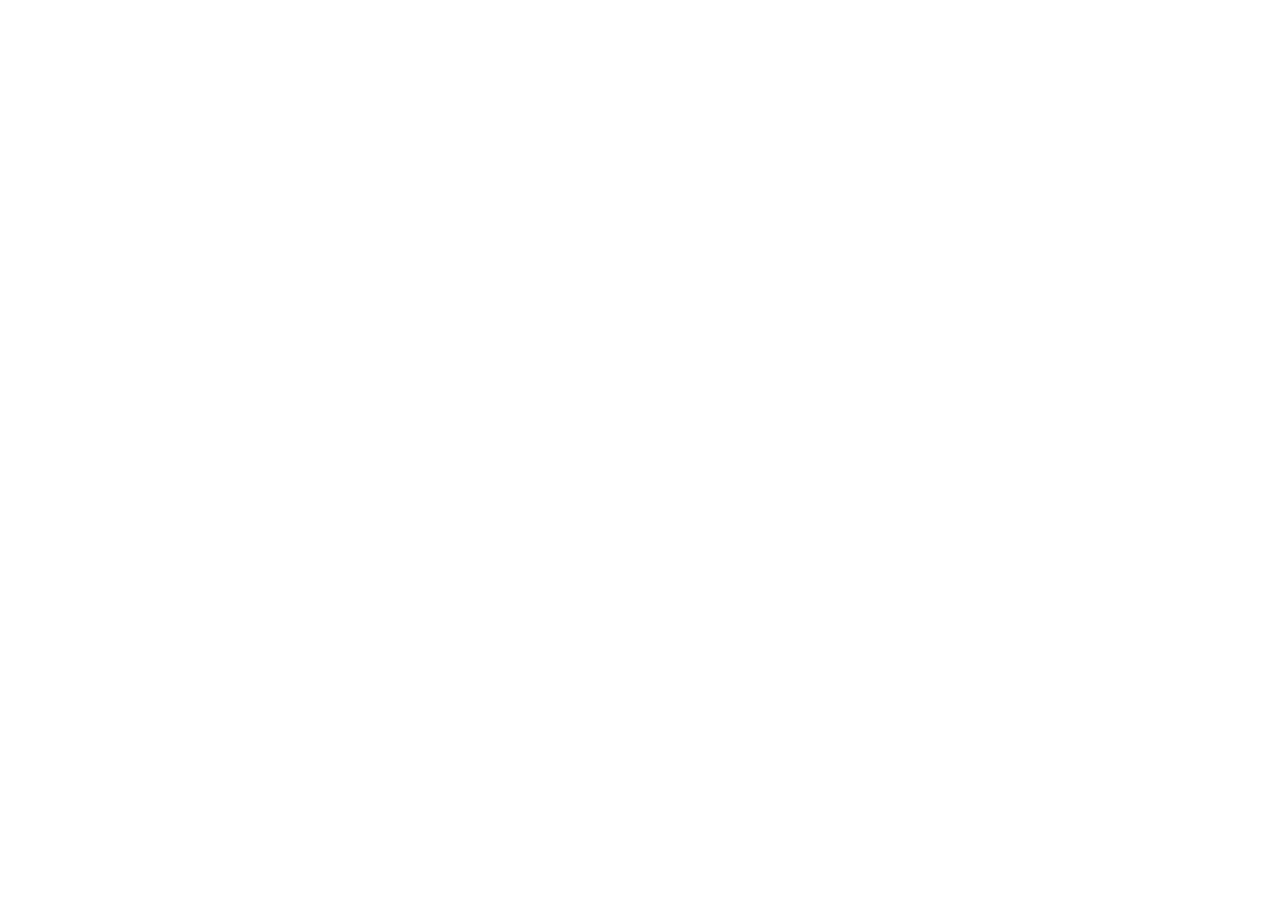
==== demo-css.html @ 15f574a1 "2.1: add demo-css.html" ====
<!doctype html>
<html lang="zh-TW">
  <head>
    <meta charset="UTF-8" />
    <meta name="viewport" content="width=device-width, initial-scale=1.0" />
    <title>CSS DEMO</title>
    <link rel="stylesheet" href="style.css" />
  </head>
  <body></body>
</html>
---- style.css ----
/* CSS 使用規則 */
#firstP {
  color: blue;
}

p {
  color: cadetblue;
  font-size: 24px;
}

ul {
  list-style-type: square;
}
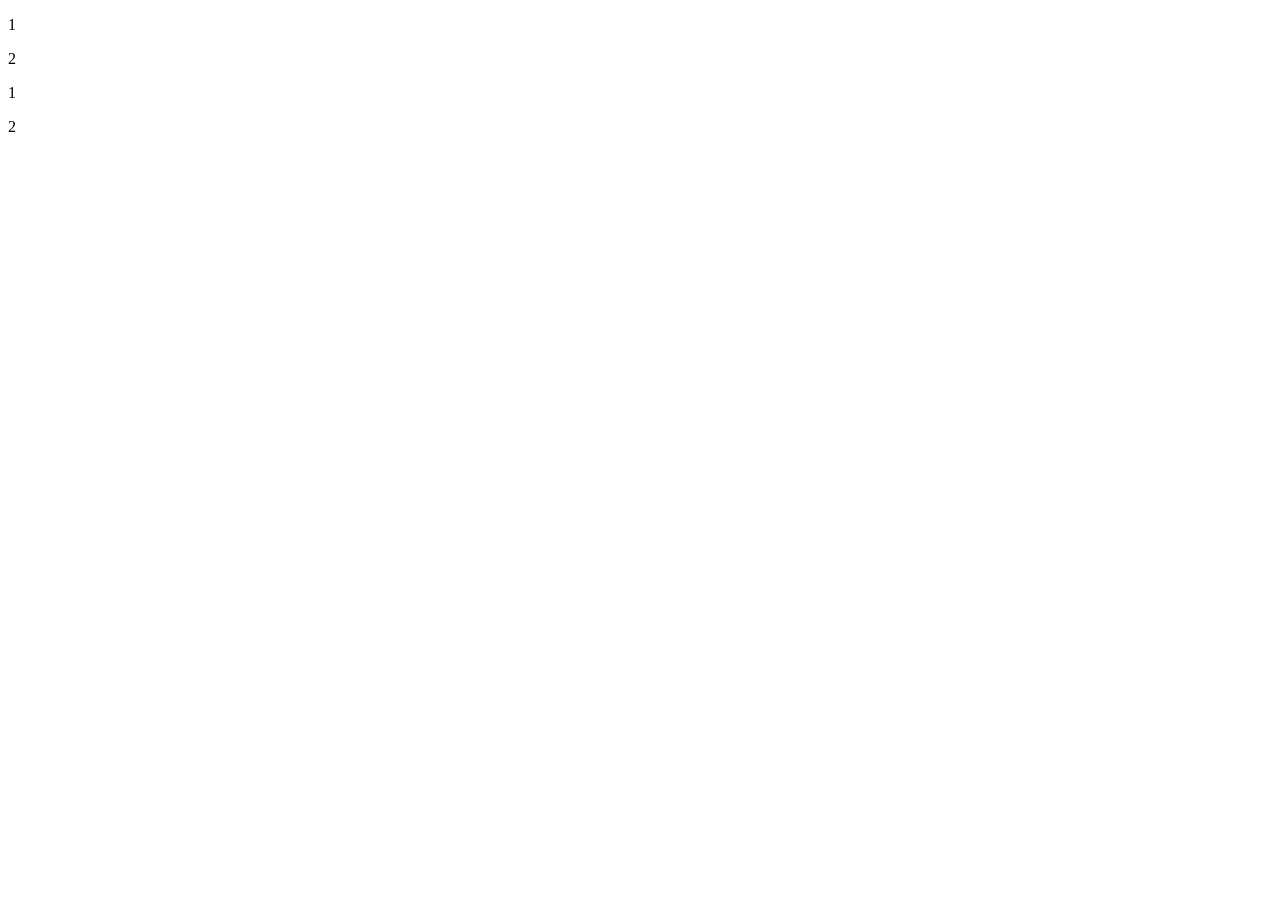
==== commit 55c46d95: "2.2 CSS 選取器明確性" ====
--- a/demo-css.html
+++ b/demo-css.html
@@ -6,5 +6,10 @@
     <title>CSS DEMO</title>
     <link rel="stylesheet" href="style.css" />
   </head>
-  <body></body>
+  <body>
+    <p class="people male" id="firstP">1</p>
+    <p class="people female">2</p>
+    <p class="people male">1</p>
+    <p class="people female">2</p>
+  </body>
 </html>
--- a/style.css
+++ b/style.css
@@ -1,13 +1,10 @@
-/* CSS 使用規則 */
+/* 最高級 html inline style(直接寫在標籤上) */
+/* CSS 選取器(1, 0, 0): id */
 #firstP {
-  color: blue;
 }
-
+/* CSS 選取器(0, 1, 0): class */
+.male {
+}
+/* CSS 選取器(0, 0, 1): html元素 */
 p {
-  color: cadetblue;
-  font-size: 24px;
 }
-
-ul {
-  list-style-type: square;
-}
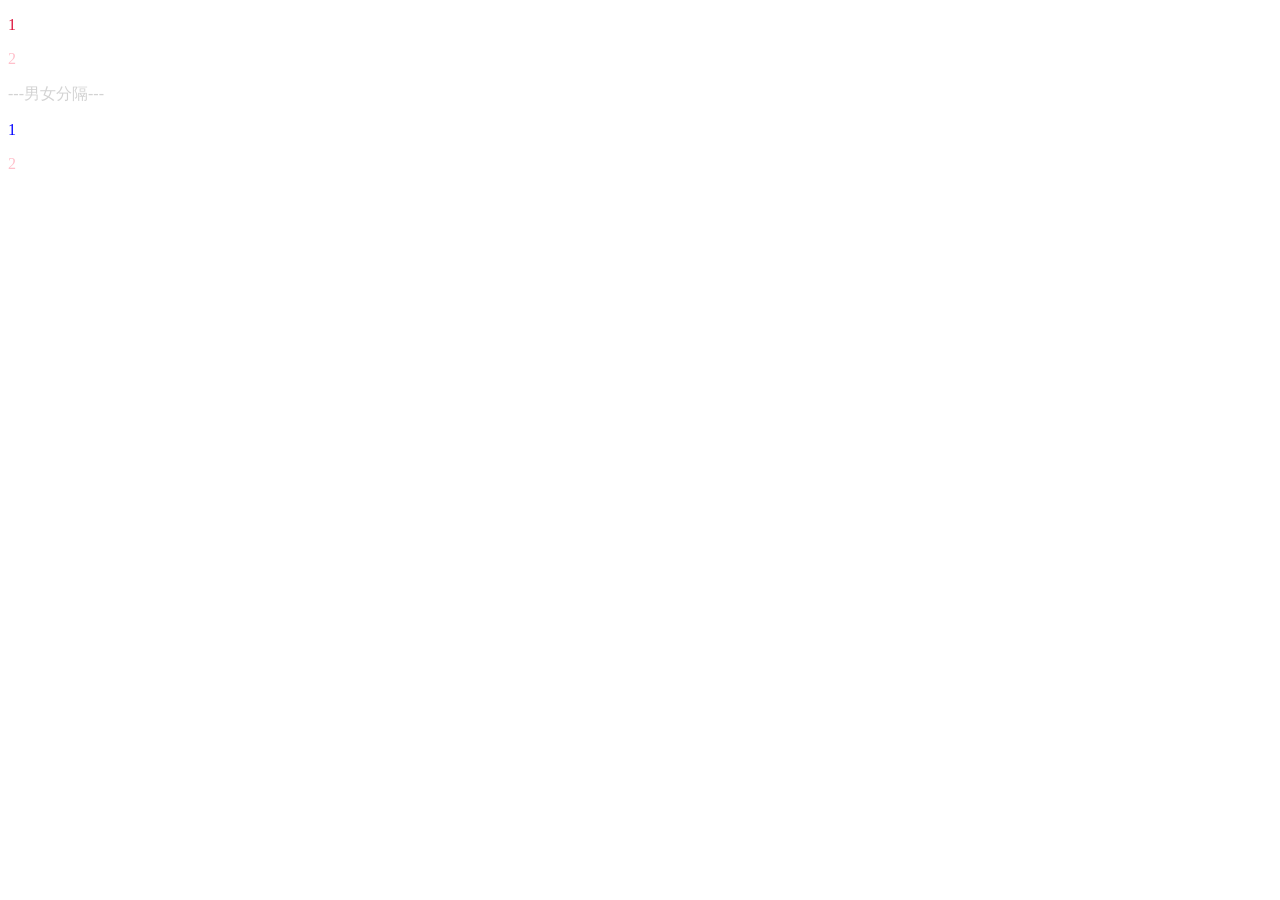
==== commit 3636d73f: "2.3 demo css 明確性" ====
--- a/demo-css.html
+++ b/demo-css.html
@@ -9,6 +9,7 @@
   <body>
     <p class="people male" id="firstP">1</p>
     <p class="people female">2</p>
+    <p>---男女分隔---</p>
     <p class="people male">1</p>
     <p class="people female">2</p>
   </body>
--- a/style.css
+++ b/style.css
@@ -1,10 +1,16 @@
 /* 最高級 html inline style(直接寫在標籤上) */
 /* CSS 選取器(1, 0, 0): id */
 #firstP {
+  color: crimson;
 }
 /* CSS 選取器(0, 1, 0): class */
 .male {
+  color: blue;
+}
+.female {
+  color: pink;
 }
 /* CSS 選取器(0, 0, 1): html元素 */
 p {
+  color: lightgray;
 }
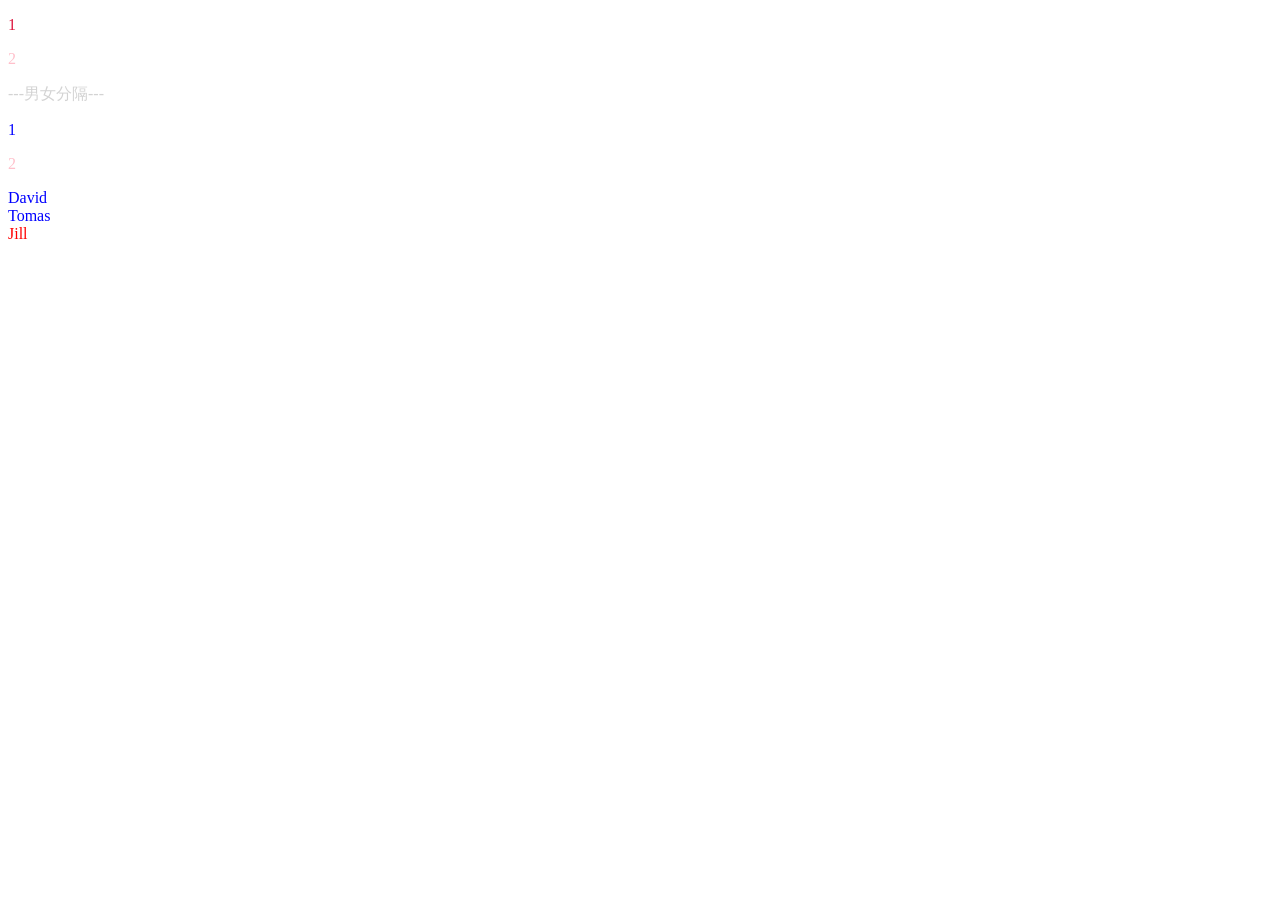
==== commit 7d72d180: "2.4 demo 組合選擇器" ====
--- a/demo-css.html
+++ b/demo-css.html
@@ -12,5 +12,11 @@
     <p>---男女分隔---</p>
     <p class="people male">1</p>
     <p class="people female">2</p>
+
+    <div class="teacher">David</div>
+    <div class="classroom">
+      <div class="teacher male">Tomas</div>
+      <div class="teacher female">Jill</div>
+    </div>
   </body>
 </html>
--- a/style.css
+++ b/style.css
@@ -14,3 +14,13 @@
 p {
   color: lightgray;
 }
+
+/* 簡單選擇器 */
+.teacher {
+  color: blue;
+}
+
+/* 組合選擇器 */
+.classroom .teacher.female {
+  color: red;
+}
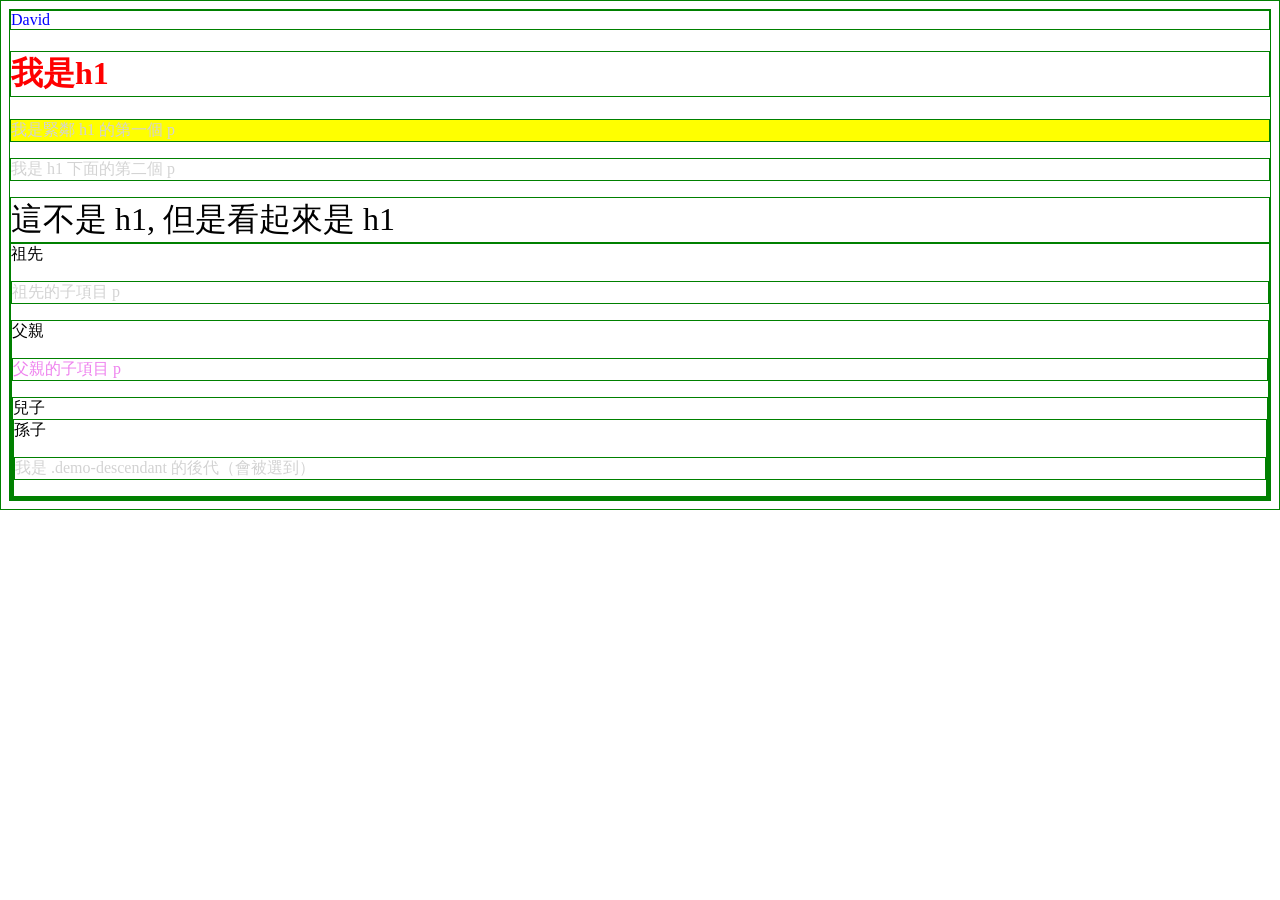
==== commit aa499a41: "2.5 不是 <h1> 但看起來是 h1" ====
--- a/demo-css.html
+++ b/demo-css.html
@@ -7,16 +7,35 @@
     <link rel="stylesheet" href="style.css" />
   </head>
   <body>
-    <p class="people male" id="firstP">1</p>
+    <!-- <p class="people male" id="firstP">1</p>
     <p class="people female">2</p>
     <p>---男女分隔---</p>
     <p class="people male">1</p>
     <p class="people female">2</p>
 
+    <div class="teacher">David</div> -->
     <div class="teacher">David</div>
-    <div class="classroom">
-      <div class="teacher male">Tomas</div>
-      <div class="teacher female">Jill</div>
+
+    <h1 class="text-red">我是h1</h1>
+    <p>我是緊鄰 h1 的第一個 p</p>
+    <p>我是 h1 下面的第二個 p</p>
+
+    <div class="h1">這不是 h1, 但是看起來是 h1</div>
+
+    <div class="demo-descendant">
+      祖先
+      <p>祖先的子項目 p</p>
+      <div class="father">
+        父親
+        <p>父親的子項目 p</p>
+        <div class="son">
+          兒子
+          <div class="grandson">
+            孫子
+            <p class="target">我是 .demo-descendant 的後代（會被選到）</p>
+          </div>
+        </div>
+      </div>
     </div>
   </body>
 </html>
--- a/style.css
+++ b/style.css
@@ -24,3 +24,31 @@
 .classroom .teacher.female {
   color: red;
 }
+
+h1 + p {
+  background: yellow;
+}
+
+* {
+  border: 1px solid green;
+}
+
+.demo-descendant > .father > p {
+  color: violet;
+}
+
+.teacher {
+  color: red !important;
+}
+
+.teacher {
+  color: blue !important;
+}
+
+.text-red {
+  color: red !important;
+}
+
+.h1 {
+  font-size: 32px;
+}
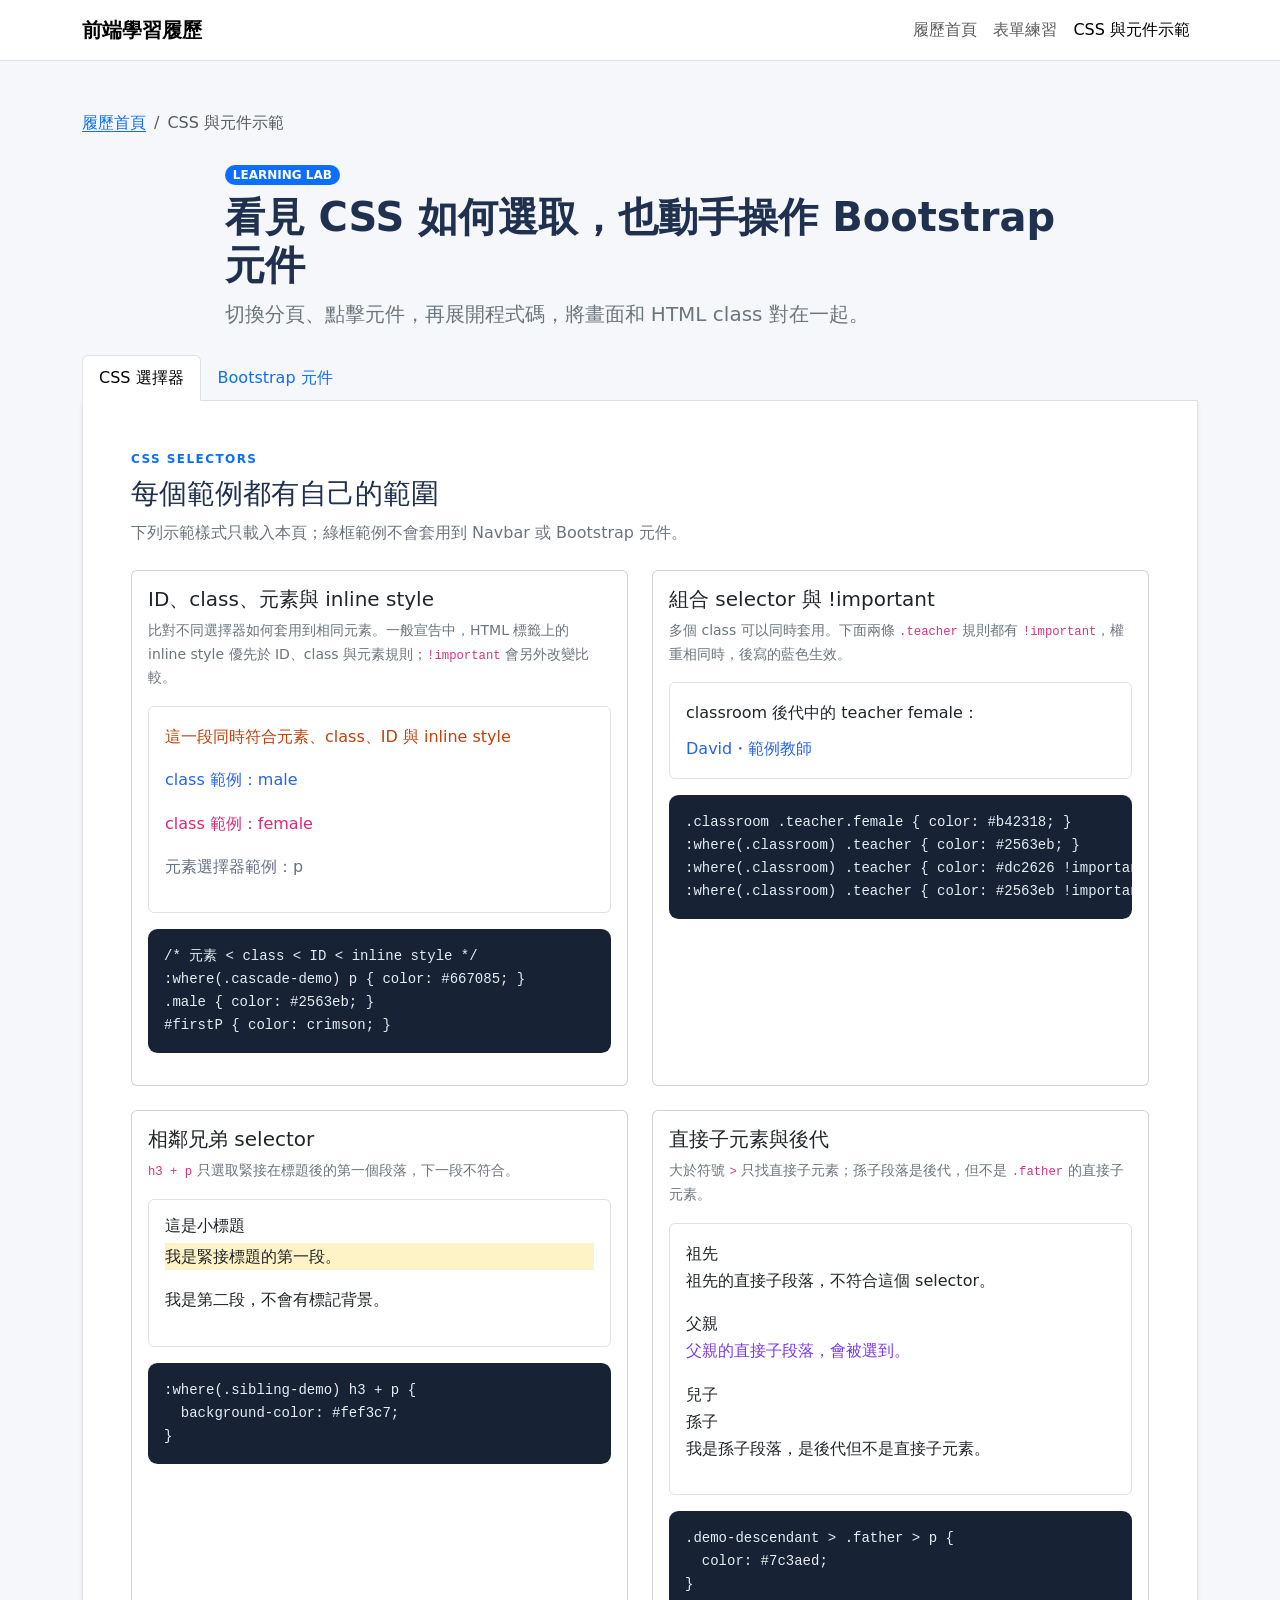
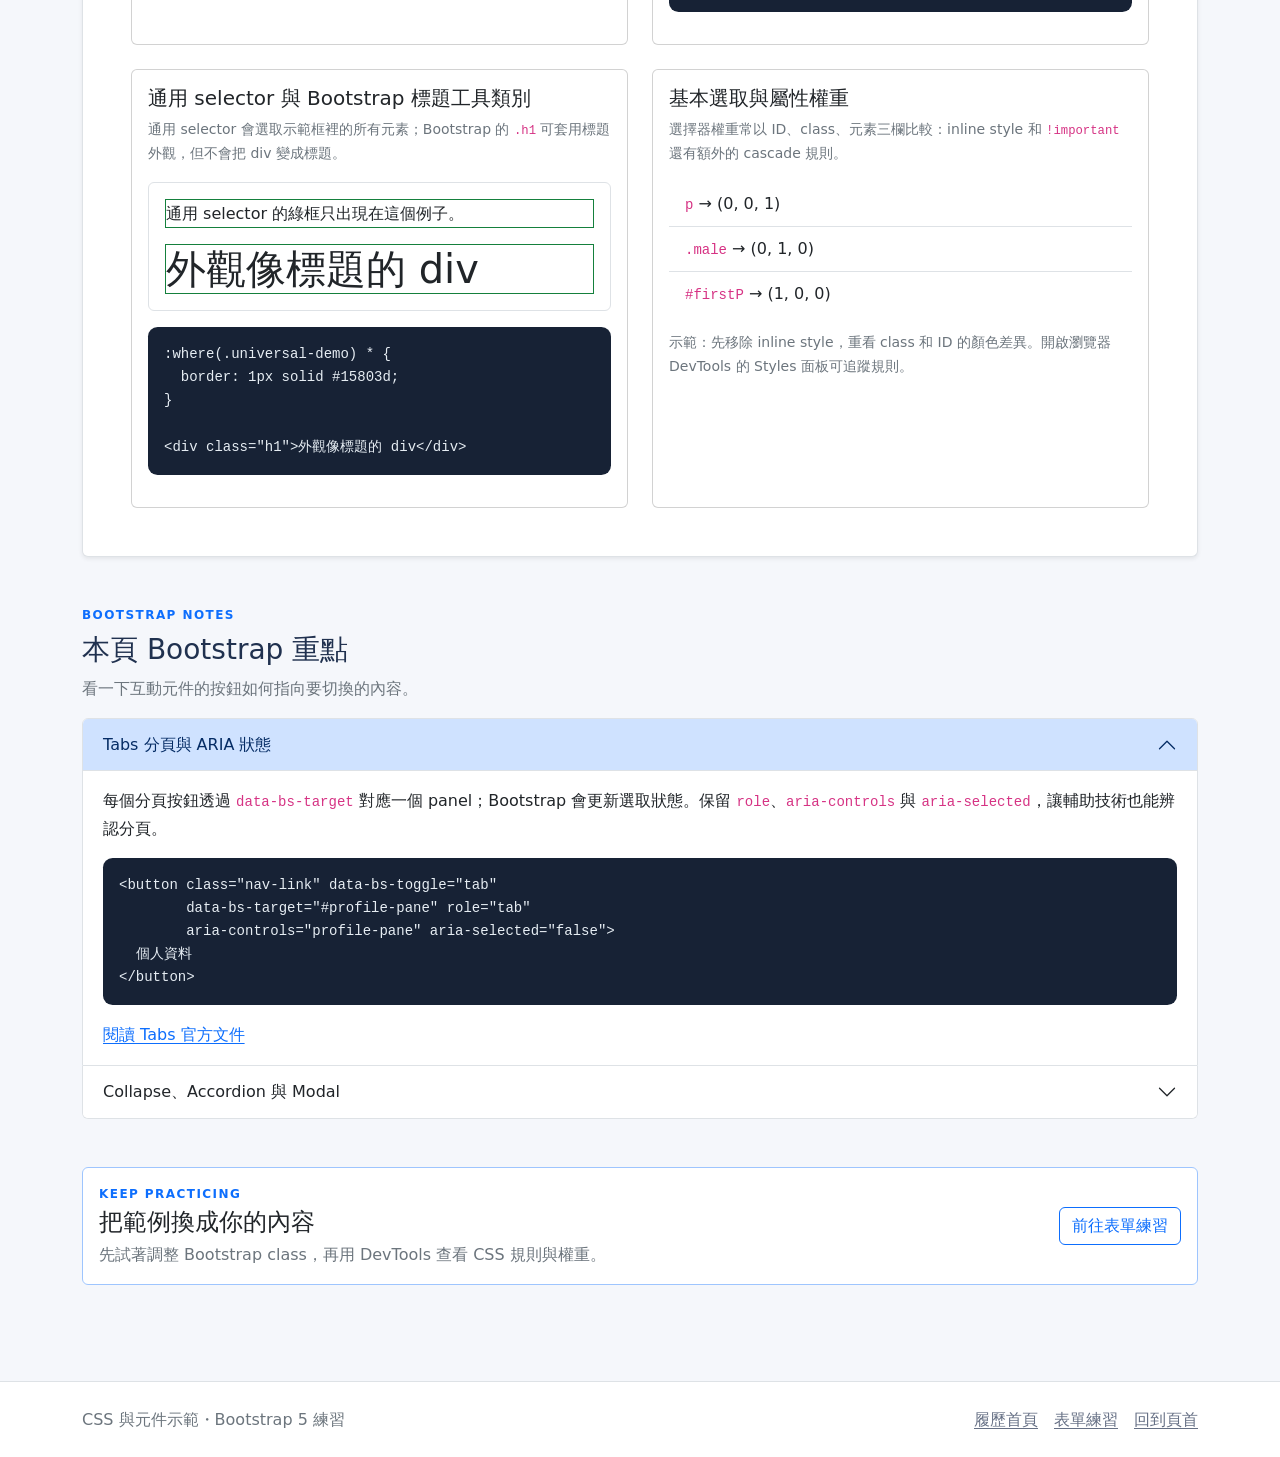
==== commit c58540d8: "2.6 請 ai 根據 bootstrap 調整網頁樣式" ====
--- a/demo-css.html
+++ b/demo-css.html
@@ -3,39 +3,410 @@
   <head>
     <meta charset="UTF-8" />
     <meta name="viewport" content="width=device-width, initial-scale=1.0" />
-    <title>CSS DEMO</title>
+    <meta name="description" content="互動認識 CSS 選擇器與 Bootstrap 5 常用元件。" />
+    <link rel="icon" type="image/svg+xml" href="favicon.svg" />
+    <title>CSS 與元件示範｜我的前端學習履歷</title>
+    <link
+      href="https://cdn.jsdelivr.net/npm/bootstrap@5.3.8/dist/css/bootstrap.min.css"
+      rel="stylesheet"
+      integrity="sha384-sRIl4kxILFvY47J16cr9ZwB07vP4J8+LH7qKQnuqkuIAvNWLzeN8tE5YBujZqJLB"
+      crossorigin="anonymous"
+    />
     <link rel="stylesheet" href="style.css" />
+    <link rel="stylesheet" href="style2.css" />
   </head>
   <body>
-    <!-- <p class="people male" id="firstP">1</p>
-    <p class="people female">2</p>
-    <p>---男女分隔---</p>
-    <p class="people male">1</p>
-    <p class="people female">2</p>
-
-    <div class="teacher">David</div> -->
-    <div class="teacher">David</div>
-
-    <h1 class="text-red">我是h1</h1>
-    <p>我是緊鄰 h1 的第一個 p</p>
-    <p>我是 h1 下面的第二個 p</p>
-
-    <div class="h1">這不是 h1, 但是看起來是 h1</div>
-
-    <div class="demo-descendant">
-      祖先
-      <p>祖先的子項目 p</p>
-      <div class="father">
-        父親
-        <p>父親的子項目 p</p>
-        <div class="son">
-          兒子
-          <div class="grandson">
-            孫子
-            <p class="target">我是 .demo-descendant 的後代（會被選到）</p>
-          </div>
+    <a class="visually-hidden-focusable skip-link" href="#main-content">跳到主要內容</a>
+
+    <header>
+      <nav class="navbar navbar-expand-lg bg-white border-bottom sticky-top" aria-label="主要導覽">
+        <div class="container">
+          <a class="navbar-brand fw-bold" href="index.html">前端學習履歷</a>
+          <button
+            class="navbar-toggler"
+            type="button"
+            data-bs-toggle="collapse"
+            data-bs-target="#siteNavigation"
+            aria-controls="siteNavigation"
+            aria-expanded="false"
+            aria-label="切換導覽"
+          >
+            <span class="navbar-toggler-icon"></span>
+          </button>
+          <div class="collapse navbar-collapse" id="siteNavigation">
+            <ul class="navbar-nav ms-auto mb-2 mb-lg-0">
+              <li class="nav-item"><a class="nav-link" href="index.html">履歷首頁</a></li>
+              <li class="nav-item"><a class="nav-link" href="form.html">表單練習</a></li>
+              <li class="nav-item">
+                <a class="nav-link active" aria-current="page" href="demo-css.html">CSS 與元件示範</a>
+              </li>
+            </ul>
+          </div>
+        </div>
+      </nav>
+    </header>
+
+    <main class="container py-4 py-lg-5" id="main-content">
+      <nav aria-label="麵包屑導覽" class="mb-4">
+        <ol class="breadcrumb">
+          <li class="breadcrumb-item"><a href="index.html">履歷首頁</a></li>
+          <li class="breadcrumb-item active" aria-current="page">CSS 與元件示範</li>
+        </ol>
+      </nav>
+
+      <div class="row justify-content-center mb-4">
+        <div class="col-lg-9" data-reveal>
+          <span class="badge text-bg-primary rounded-pill mb-2">LEARNING LAB</span>
+          <h1 class="display-6 fw-bold">看見 CSS 如何選取，也動手操作 Bootstrap 元件</h1>
+          <p class="lead text-secondary mb-0">切換分頁、點擊元件，再展開程式碼，將畫面和 HTML class 對在一起。</p>
         </div>
       </div>
-    </div>
+
+      <ul class="nav nav-tabs" id="learningTabs" role="tablist" aria-label="學習主題">
+        <li class="nav-item" role="presentation">
+          <button class="nav-link active" id="css-tab" data-bs-toggle="tab" data-bs-target="#css-pane" type="button" role="tab" aria-controls="css-pane" aria-selected="true">
+            CSS 選擇器
+          </button>
+        </li>
+        <li class="nav-item" role="presentation">
+          <button class="nav-link" id="bootstrap-tab" data-bs-toggle="tab" data-bs-target="#bootstrap-pane" type="button" role="tab" aria-controls="bootstrap-pane" aria-selected="false">
+            Bootstrap 元件
+          </button>
+        </li>
+      </ul>
+
+      <div class="tab-content border border-top-0 rounded-bottom bg-white p-3 p-md-4 p-lg-5 shadow-sm" id="learningTabContent">
+        <section class="tab-pane fade show active" id="css-pane" role="tabpanel" aria-labelledby="css-tab" tabindex="0">
+          <div class="section-heading mb-4">
+            <p class="section-kicker">CSS SELECTORS</p>
+            <h2 class="h3">每個範例都有自己的範圍</h2>
+            <p class="text-secondary mb-0">下列示範樣式只載入本頁；綠框範例不會套用到 Navbar 或 Bootstrap 元件。</p>
+          </div>
+
+          <div class="row g-4">
+            <div class="col-lg-6" data-reveal>
+              <article class="card h-100">
+                <div class="card-body">
+                  <h3 class="h5 card-title">ID、class、元素與 inline style</h3>
+                  <p class="small text-secondary">比對不同選擇器如何套用到相同元素。一般宣告中，HTML 標籤上的 inline style 優先於 ID、class 與元素規則；<code>!important</code> 會另外改變比較。</p>
+                  <div class="cascade-demo border rounded p-3 mb-3" aria-label="選擇器與宣告比較範例">
+                    <p id="firstP" class="male" style="color: #c2410c">這一段同時符合元素、class、ID 與 inline style</p>
+                    <p class="male">class 範例：male</p>
+                    <p class="female">class 範例：female</p>
+                    <p>元素選擇器範例：p</p>
+                  </div>
+                  <pre class="code-sample"><code>/* 元素 &lt; class &lt; ID &lt; inline style */
+:where(.cascade-demo) p { color: #667085; }
+.male { color: #2563eb; }
+#firstP { color: crimson; }</code></pre>
+                </div>
+              </article>
+            </div>
+
+            <div class="col-lg-6" data-reveal>
+              <article class="card h-100">
+                <div class="card-body">
+                  <h3 class="h5 card-title">組合 selector 與 !important</h3>
+                  <p class="small text-secondary">多個 class 可以同時套用。下面兩條 <code>.teacher</code> 規則都有 <code>!important</code>，權重相同時，後寫的藍色生效。</p>
+                  <div class="classroom border rounded p-3 mb-3">
+                    <p class="mb-2">classroom 後代中的 teacher female：</p>
+                    <div class="teacher female">David・範例教師</div>
+                  </div>
+                  <pre class="code-sample"><code>.classroom .teacher.female { color: #b42318; }
+:where(.classroom) .teacher { color: #2563eb; }
+:where(.classroom) .teacher { color: #dc2626 !important; }
+:where(.classroom) .teacher { color: #2563eb !important; }</code></pre>
+                </div>
+              </article>
+            </div>
+
+            <div class="col-lg-6" data-reveal>
+              <article class="card h-100">
+                <div class="card-body">
+                  <h3 class="h5 card-title">相鄰兄弟 selector</h3>
+                  <p class="small text-secondary"><code>h3 + p</code> 只選取緊接在標題後的第一個段落，下一段不符合。</p>
+                  <div class="sibling-demo border rounded p-3 mb-3">
+                    <h3 class="h6">這是小標題</h3>
+                    <p>我是緊接標題的第一段。</p>
+                    <p>我是第二段，不會有標記背景。</p>
+                  </div>
+                  <pre class="code-sample"><code>:where(.sibling-demo) h3 + p {
+  background-color: #fef3c7;
+}</code></pre>
+                </div>
+              </article>
+            </div>
+
+            <div class="col-lg-6" data-reveal>
+              <article class="card h-100">
+                <div class="card-body">
+                  <h3 class="h5 card-title">直接子元素與後代</h3>
+                  <p class="small text-secondary">大於符號 <code>&gt;</code> 只找直接子元素；孫子段落是後代，但不是 <code>.father</code> 的直接子元素。</p>
+                  <div class="demo-descendant border rounded p-3 mb-3">
+                    祖先
+                    <p>祖先的直接子段落，不符合這個 selector。</p>
+                    <div class="father">
+                      父親
+                      <p>父親的直接子段落，會被選到。</p>
+                      <div class="son">
+                        兒子
+                        <div class="grandson">
+                          孫子
+                          <p class="target">我是孫子段落，是後代但不是直接子元素。</p>
+                        </div>
+                      </div>
+                    </div>
+                  </div>
+                  <pre class="code-sample"><code>.demo-descendant &gt; .father &gt; p {
+  color: #7c3aed;
+}</code></pre>
+                </div>
+              </article>
+            </div>
+
+            <div class="col-lg-6" data-reveal>
+              <article class="card h-100">
+                <div class="card-body">
+                  <h3 class="h5 card-title">通用 selector 與 Bootstrap 標題工具類別</h3>
+                  <p class="small text-secondary">通用 selector 會選取示範框裡的所有元素；Bootstrap 的 <code>.h1</code> 可套用標題外觀，但不會把 div 變成標題。</p>
+                  <div class="universal-demo border rounded p-3 mb-3">
+                    <p>通用 selector 的綠框只出現在這個例子。</p>
+                    <div class="h1 mb-0">外觀像標題的 div</div>
+                  </div>
+                  <pre class="code-sample"><code>:where(.universal-demo) * {
+  border: 1px solid #15803d;
+}
+
+&lt;div class="h1"&gt;外觀像標題的 div&lt;/div&gt;</code></pre>
+                </div>
+              </article>
+            </div>
+
+            <div class="col-lg-6" data-reveal>
+              <article class="card h-100">
+                <div class="card-body">
+                  <h3 class="h5 card-title">基本選取與屬性權重</h3>
+                  <p class="small text-secondary">選擇器權重常以 ID、class、元素三欄比較：inline style 和 <code>!important</code> 還有額外的 cascade 規則。</p>
+                  <ul class="list-group list-group-flush mb-3">
+                    <li class="list-group-item"><code>p</code> → (0, 0, 1)</li>
+                    <li class="list-group-item"><code>.male</code> → (0, 1, 0)</li>
+                    <li class="list-group-item"><code>#firstP</code> → (1, 0, 0)</li>
+                  </ul>
+                  <p class="small text-secondary mb-0">示範：先移除 inline style，重看 class 和 ID 的顏色差異。開啟瀏覽器 DevTools 的 Styles 面板可追蹤規則。</p>
+                </div>
+              </article>
+            </div>
+          </div>
+        </section>
+
+        <section class="tab-pane fade" id="bootstrap-pane" role="tabpanel" aria-labelledby="bootstrap-tab" tabindex="0">
+          <div class="section-heading mb-4">
+            <p class="section-kicker">BOOTSTRAP COMPONENTS</p>
+            <h2 class="h3">直接操作，再看對應的 class</h2>
+            <p class="text-secondary mb-0">Navbar 已可在窄螢幕收合；以下示範卡片、清單、Accordion、Modal 和表單元件。</p>
+          </div>
+
+          <div class="row g-4">
+            <div class="col-lg-6" data-reveal>
+              <article class="card h-100 lift-card">
+                <div class="card-body">
+                  <div class="d-flex justify-content-between gap-2 mb-3">
+                    <h3 class="h5 card-title mb-0">Card + Badge + Button</h3>
+                    <span class="badge text-bg-success align-self-start">可操作</span>
+                  </div>
+                  <p class="card-text text-secondary">Card 適合把標題、說明和操作連結組成一塊內容。</p>
+                  <button class="btn btn-primary" type="button" data-bs-toggle="collapse" data-bs-target="#cardCode" aria-expanded="false" aria-controls="cardCode">查看程式碼</button>
+                  <div class="collapse mt-3" id="cardCode">
+                    <pre class="code-sample mb-0"><code>&lt;div class="card"&gt;
+  &lt;div class="card-body"&gt;
+    &lt;span class="badge text-bg-success"&gt;新內容&lt;/span&gt;
+    &lt;a class="btn btn-primary" href="#"&gt;打開&lt;/a&gt;
+  &lt;/div&gt;
+&lt;/div&gt;</code></pre>
+                  </div>
+                </div>
+              </article>
+            </div>
+
+            <div class="col-lg-6" data-reveal>
+              <article class="card h-100">
+                <div class="card-body">
+                  <h3 class="h5 card-title">Alert + List group</h3>
+                  <div class="alert alert-primary" role="status">這是帶有語意顏色的 Bootstrap Alert。</div>
+                  <ul class="list-group">
+                    <li class="list-group-item">第一個清單項目</li>
+                    <li class="list-group-item">第二個清單項目</li>
+                    <li class="list-group-item d-flex justify-content-between align-items-center">
+                      未讀範例<span class="badge text-bg-primary rounded-pill">2</span>
+                    </li>
+                  </ul>
+                </div>
+              </article>
+            </div>
+
+            <div class="col-lg-6" data-reveal>
+              <article class="card h-100">
+                <div class="card-body">
+                  <h3 class="h5 card-title">Accordion</h3>
+                  <p class="small text-secondary">標題按鈕透過 <code>data-bs-target</code> 指向可展開的面板。</p>
+                  <div class="accordion" id="componentAccordion">
+                    <div class="accordion-item">
+                      <h4 class="accordion-header" id="componentAccordionHeading">
+                        <button class="accordion-button" type="button" data-bs-toggle="collapse" data-bs-target="#componentAccordionPanel" aria-expanded="true" aria-controls="componentAccordionPanel">
+                          展開互動內容
+                        </button>
+                      </h4>
+                      <div id="componentAccordionPanel" class="accordion-collapse collapse show" aria-labelledby="componentAccordionHeading" data-bs-parent="#componentAccordion">
+                        <div class="accordion-body">Accordion 也可以用來整理常見問題、課程章節和說明文字。</div>
+                      </div>
+                    </div>
+                  </div>
+                </div>
+              </article>
+            </div>
+
+            <div class="col-lg-6" data-reveal>
+              <article class="card h-100">
+                <div class="card-body">
+                  <h3 class="h5 card-title">Modal 對話框</h3>
+                  <p class="card-text text-secondary">用按鈕開啟，透過關閉按鈕、Escape 或背景區域關閉。</p>
+                  <button class="btn btn-outline-primary" type="button" data-bs-toggle="modal" data-bs-target="#learningModal">開啟學習提示</button>
+                </div>
+              </article>
+            </div>
+
+            <div class="col-lg-6" data-reveal>
+              <article class="card h-100">
+                <div class="card-body">
+                  <h3 class="h5 card-title">Form select + Form check</h3>
+                  <label for="componentTopic" class="form-label">選擇一個練習主題</label>
+                  <select class="form-select mb-3" id="componentTopic">
+                    <option selected>請選擇</option>
+                    <option value="grid">Grid 排版</option>
+                    <option value="form">表單欄位</option>
+                    <option value="component">Bootstrap 元件</option>
+                  </select>
+                  <div class="form-check">
+                    <input class="form-check-input" type="checkbox" value="" id="componentCheck" />
+                    <label class="form-check-label" for="componentCheck">標記為已練習</label>
+                  </div>
+                  <pre class="code-sample mt-3 mb-0"><code>&lt;select class="form-select"&gt;...&lt;/select&gt;
+&lt;input class="form-check-input" type="checkbox"&gt;</code></pre>
+                </div>
+              </article>
+            </div>
+
+            <div class="col-lg-6" data-reveal>
+              <article class="card h-100">
+                <div class="card-body">
+                  <h3 class="h5 card-title">按鈕尺寸與狀態</h3>
+                  <p class="small text-secondary">修改色彩、大小與 outline 樣式，讓主要和次要動作清楚區分。</p>
+                  <div class="d-flex flex-wrap align-items-center gap-2">
+                    <button class="btn btn-primary btn-sm" type="button">小型按鈕</button>
+                    <button class="btn btn-outline-secondary" type="button">次要動作</button>
+                    <button class="btn btn-success" type="button">完成</button>
+                  </div>
+                </div>
+              </article>
+            </div>
+          </div>
+
+          <div class="modal fade" id="learningModal" tabindex="-1" aria-labelledby="learningModalTitle" aria-hidden="true">
+            <div class="modal-dialog modal-dialog-centered">
+              <div class="modal-content">
+                <div class="modal-header">
+                  <h2 class="modal-title fs-5" id="learningModalTitle">試著檢查元件結構</h2>
+                  <button type="button" class="btn-close" data-bs-dismiss="modal" aria-label="關閉"></button>
+                </div>
+                <div class="modal-body">
+                  <p>在 DevTools 中找到 <code>.modal</code>、<code>.modal-dialog</code> 和 <code>.modal-content</code>，看看它們如何組成對話框。</p>
+                  <p class="mb-0">Bootstrap 的 JavaScript bundle 負責開啟、關閉、焦點管理與轉場。</p>
+                </div>
+                <div class="modal-footer">
+                  <button type="button" class="btn btn-primary" data-bs-dismiss="modal">知道了</button>
+                </div>
+              </div>
+            </div>
+          </div>
+        </section>
+      </div>
+
+      <section class="mt-5" aria-labelledby="component-notes-title">
+        <div class="section-heading mb-3" data-reveal>
+          <p class="section-kicker">BOOTSTRAP NOTES</p>
+          <h2 class="h3" id="component-notes-title">本頁 Bootstrap 重點</h2>
+          <p class="text-secondary mb-0">看一下互動元件的按鈕如何指向要切換的內容。</p>
+        </div>
+        <div class="accordion" id="labLessons" data-reveal>
+          <div class="accordion-item">
+            <h3 class="accordion-header" id="labTabsHeading">
+              <button class="accordion-button" type="button" data-bs-toggle="collapse" data-bs-target="#labTabsLesson" aria-expanded="true" aria-controls="labTabsLesson">
+                Tabs 分頁與 ARIA 狀態
+              </button>
+            </h3>
+            <div id="labTabsLesson" class="accordion-collapse collapse show" aria-labelledby="labTabsHeading" data-bs-parent="#labLessons">
+              <div class="accordion-body">
+                <p>每個分頁按鈕透過 <code>data-bs-target</code> 對應一個 panel；Bootstrap 會更新選取狀態。保留 <code>role</code>、<code>aria-controls</code> 與 <code>aria-selected</code>，讓輔助技術也能辨認分頁。</p>
+                <pre class="code-sample"><code>&lt;button class="nav-link" data-bs-toggle="tab"
+        data-bs-target="#profile-pane" role="tab"
+        aria-controls="profile-pane" aria-selected="false"&gt;
+  個人資料
+&lt;/button&gt;</code></pre>
+                <a href="https://getbootstrap.com/docs/5.3/components/navs-tabs/" target="_blank" rel="noreferrer">閱讀 Tabs 官方文件</a>
+              </div>
+            </div>
+          </div>
+          <div class="accordion-item">
+            <h3 class="accordion-header" id="labCollapseHeading">
+              <button class="accordion-button collapsed" type="button" data-bs-toggle="collapse" data-bs-target="#labCollapseLesson" aria-expanded="false" aria-controls="labCollapseLesson">
+                Collapse、Accordion 與 Modal
+              </button>
+            </h3>
+            <div id="labCollapseLesson" class="accordion-collapse collapse" aria-labelledby="labCollapseHeading" data-bs-parent="#labLessons">
+              <div class="accordion-body">
+                <p>Collapse 按鈕以 <code>data-bs-target</code> 指向內容的 ID；Accordion 再用同一個 <code>data-bs-parent</code> 管理同組面板。Modal 使用另一組觸發與關閉屬性。</p>
+                <pre class="code-sample"><code>&lt;button data-bs-toggle="collapse"
+        data-bs-target="#more-info"&gt;查看說明&lt;/button&gt;
+&lt;div id="more-info" class="collapse"&gt;說明內容&lt;/div&gt;</code></pre>
+                <a href="https://getbootstrap.com/docs/5.3/components/collapse/" target="_blank" rel="noreferrer">閱讀 Collapse 官方文件</a>
+                <span class="mx-1" aria-hidden="true">·</span>
+                <a href="https://getbootstrap.com/docs/5.3/components/modal/" target="_blank" rel="noreferrer">閱讀 Modal 官方文件</a>
+              </div>
+            </div>
+          </div>
+        </div>
+      </section>
+
+      <section class="mt-5" aria-labelledby="lab-notes-title">
+        <div class="card border-primary-subtle" data-reveal>
+          <div class="card-body d-flex flex-column flex-md-row align-items-md-center justify-content-between gap-3">
+            <div>
+              <p class="section-kicker mb-1">KEEP PRACTICING</p>
+              <h2 class="h4 card-title mb-1" id="lab-notes-title">把範例換成你的內容</h2>
+              <p class="card-text text-secondary mb-0">先試著調整 Bootstrap class，再用 DevTools 查看 CSS 規則與權重。</p>
+            </div>
+            <a class="btn btn-outline-primary flex-shrink-0" href="form.html">前往表單練習</a>
+          </div>
+        </div>
+      </section>
+    </main>
+
+    <footer class="site-footer border-top bg-white py-4 mt-5">
+      <div class="container d-flex flex-column flex-sm-row justify-content-between align-items-start align-items-sm-center gap-2">
+        <p class="mb-0 text-secondary">CSS 與元件示範・Bootstrap 5 練習</p>
+        <div class="d-flex flex-wrap gap-3">
+          <a href="index.html">履歷首頁</a>
+          <a href="form.html">表單練習</a>
+          <a href="#main-content">回到頁首</a>
+        </div>
+      </div>
+    </footer>
+
+    <script
+      src="https://cdn.jsdelivr.net/npm/bootstrap@5.3.8/dist/js/bootstrap.bundle.min.js"
+      integrity="sha384-FKyoEForCGlyvwx9Hj09JcYn3nv7wiPVlz7YYwJrWVcXK/BmnVDxM+D2scQbITxI"
+      crossorigin="anonymous"
+    ></script>
+    <script src="script.js"></script>
   </body>
 </html>
--- a/style.css
+++ b/style.css
@@ -1,54 +1,148 @@
-/* 最高級 html inline style(直接寫在標籤上) */
-/* CSS 選取器(1, 0, 0): id */
-#firstP {
-  color: crimson;
-}
-/* CSS 選取器(0, 1, 0): class */
-.male {
-  color: blue;
-}
-.female {
-  color: pink;
-}
-/* CSS 選取器(0, 0, 1): html元素 */
-p {
-  color: lightgray;
+:root {
+  color-scheme: light;
+  --site-ink: #20314f;
+  --site-muted: #667085;
+  --site-background: #f5f7fb;
+  --site-primary-soft: #eaf2ff;
 }
 
-/* 簡單選擇器 */
-.teacher {
-  color: blue;
+html {
+  scroll-behavior: smooth;
+  scroll-padding-top: 5rem;
 }
 
-/* 組合選擇器 */
-.classroom .teacher.female {
-  color: red;
+body {
+  min-height: 100vh;
+  background: var(--site-background);
+  color: var(--site-ink);
+  font-family:
+    system-ui,
+    -apple-system,
+    BlinkMacSystemFont,
+    "Segoe UI",
+    sans-serif;
+  line-height: 1.7;
 }
 
-h1 + p {
-  background: yellow;
+a {
+  text-underline-offset: 0.2em;
 }
 
-* {
-  border: 1px solid green;
+a:focus-visible,
+button:focus-visible,
+input:focus-visible,
+select:focus-visible,
+textarea:focus-visible {
+  outline: 3px solid rgba(13, 110, 253, 0.38);
+  outline-offset: 2px;
 }
 
-.demo-descendant > .father > p {
-  color: violet;
+main {
+  min-height: 70vh;
 }
 
-.teacher {
-  color: red !important;
+.skip-link {
+  z-index: 1080;
+  padding: 0.75rem 1rem;
+  background: #fff;
+  border: 1px solid #dee2e6;
+  border-radius: 0 0 0.5rem 0;
 }
 
-.teacher {
-  color: blue !important;
+.section-heading {
+  max-width: 42rem;
 }
 
-.text-red {
-  color: red !important;
+.section-kicker {
+  margin-bottom: 0.5rem;
+  color: #0d6efd;
+  font-size: 0.75rem;
+  font-weight: 700;
+  letter-spacing: 0.12em;
 }
 
-.h1 {
-  font-size: 32px;
+.site-footer a {
+  color: var(--site-muted);
 }
+
+.site-footer a:hover {
+  color: #0d6efd;
+}
+
+.lift-card {
+  transition:
+    transform 200ms ease,
+    box-shadow 200ms ease;
+}
+
+.lift-card:hover,
+.lift-card:focus-within {
+  transform: translateY(-4px);
+  box-shadow: 0 0.75rem 1.75rem rgba(32, 49, 79, 0.1) !important;
+}
+
+.code-sample {
+  max-width: 100%;
+  overflow-x: auto;
+  padding: 1rem;
+  color: #e6edf3;
+  background: #172235;
+  border-radius: 0.6rem;
+  font-size: 0.875rem;
+  line-height: 1.65;
+  tab-size: 2;
+}
+
+.code-sample code {
+  color: inherit;
+  white-space: pre;
+}
+
+#formSuccess {
+  scroll-margin-block: 1rem;
+}
+
+/* Animations only add a reveal class; all content remains visible without JavaScript. */
+[data-reveal].is-visible {
+  animation: rise-in 520ms cubic-bezier(0.2, 0.7, 0.25, 1) both;
+  animation-delay: var(--reveal-delay, 0ms);
+}
+
+@keyframes rise-in {
+  from {
+    opacity: 0.35;
+    transform: translateY(14px);
+  }
+
+  to {
+    opacity: 1;
+    transform: translateY(0);
+  }
+}
+
+@media (prefers-reduced-motion: reduce) {
+  html {
+    scroll-behavior: auto;
+  }
+
+  *,
+  *::before,
+  *::after {
+    scroll-behavior: auto !important;
+    animation-duration: 0.01ms !important;
+    animation-iteration-count: 1 !important;
+    transition-duration: 0.01ms !important;
+  }
+
+  .lift-card:hover,
+  .lift-card:focus-within {
+    transform: none;
+  }
+}
+
+@media (max-width: 575.98px) {
+  .code-sample {
+    padding: 0.85rem;
+    font-size: 0.8rem;
+  }
+}
--- a/style2.css
+++ b/style2.css
@@ -0,0 +1,51 @@
+/* :where() limits each lesson to its preview without adding selector weight. */
+
+/* Element, class, and ID selectors have different specificity values. */
+:where(.cascade-demo) p {
+  color: #667085;
+}
+
+:where(.cascade-demo) .male {
+  color: #2563eb;
+}
+
+:where(.cascade-demo) .female {
+  color: #db2777;
+}
+
+:where(.cascade-demo) #firstP {
+  color: crimson;
+}
+
+/* The combination selector styles a matching descendant with both classes. */
+.classroom .teacher.female {
+  color: #b42318;
+}
+
+/* Two important declarations with equal weight: the later blue declaration wins. */
+:where(.classroom) .teacher {
+  color: #2563eb;
+}
+
+:where(.classroom) .teacher {
+  color: #dc2626 !important;
+}
+
+:where(.classroom) .teacher {
+  color: #2563eb !important;
+}
+
+/* The adjacent-sibling selector matches only the first paragraph after h3. */
+:where(.sibling-demo) h3 + p {
+  background-color: #fef3c7;
+}
+
+/* Child combinators match direct children; the nested grandson is excluded. */
+.demo-descendant > .father > p {
+  color: #7c3aed;
+}
+
+/* The universal selector border is intentionally contained in this preview. */
+:where(.universal-demo) * {
+  border: 1px solid #15803d;
+}
